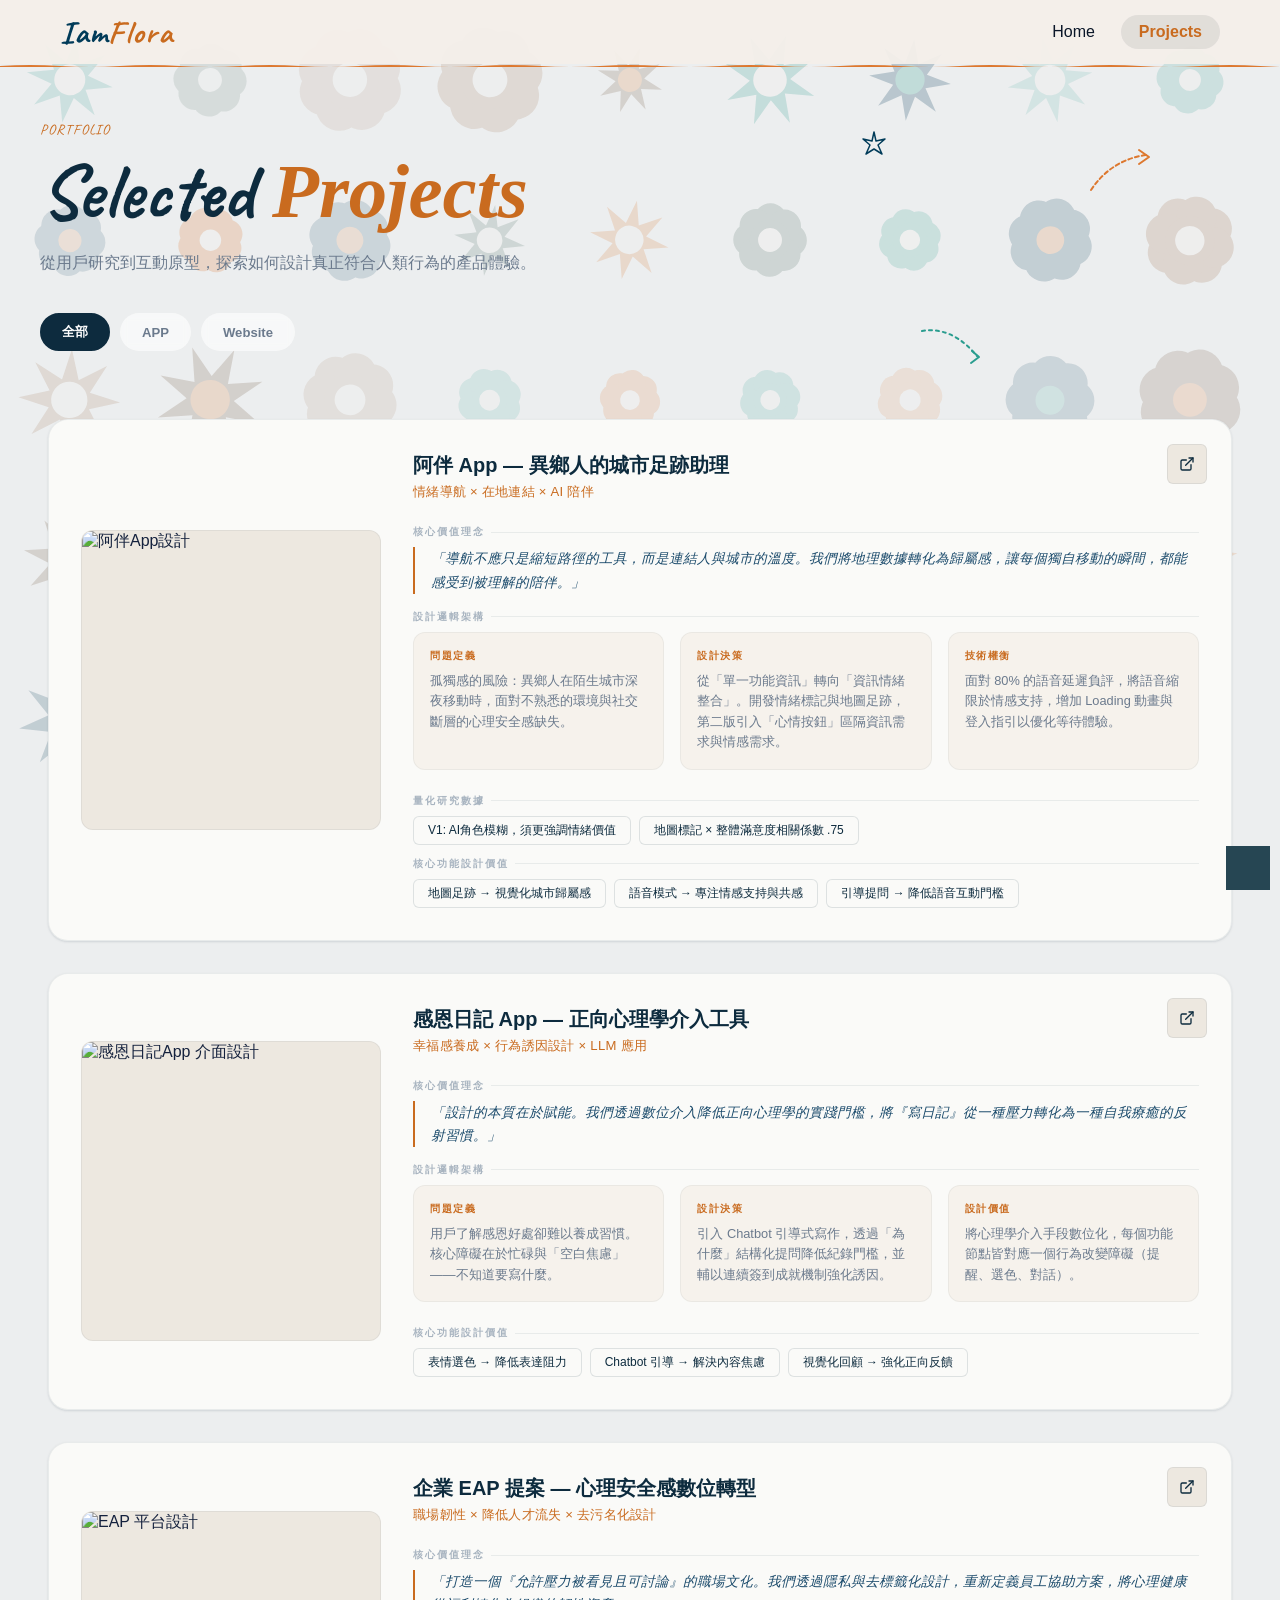
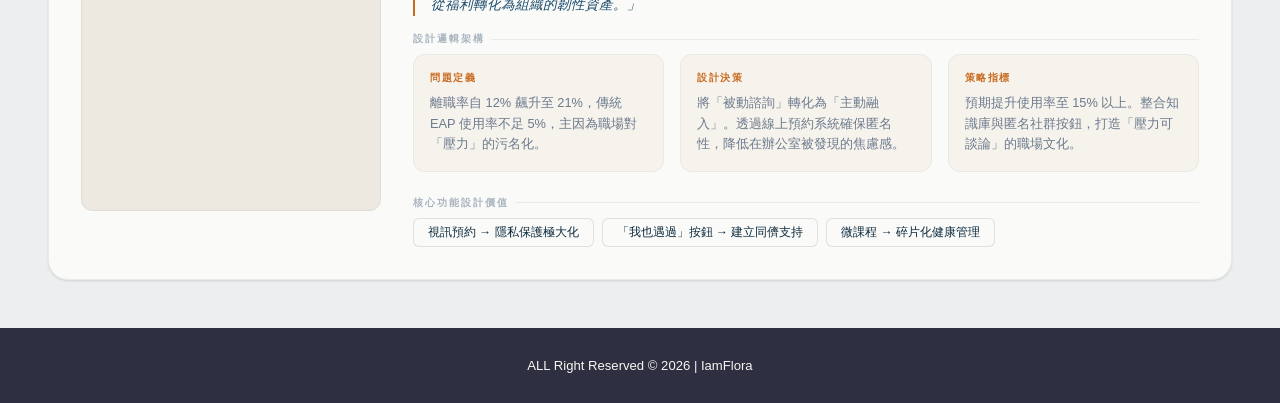
==== projects.html @ be003c00 "Add files via upload" ====
<!DOCTYPE html>
<html lang="en">
<head>
    <meta charset="UTF-8">
    <meta name="viewport" content="width=device-width, initial-scale=1.0">
    <title>IamFlora</title>
    <link href="projects.css" rel="stylesheet" >
    <script type="text/javascript" 
  src="https://code.jquery.com/jquery-latest.min.js"></script>
  <script type="text/javascript" src="js/0.js"></script>  
    <link rel="preconnect" href="https://fonts.googleapis.com">
    <link rel="preconnect" href="https://fonts.gstatic.com" crossorigin>
    <link href="https://fonts.googleapis.com/css2?family=Caveat:wght@400..700&display=swap" rel="stylesheet">
</head>

<body>

    <div class="flower-bg" id="flowerBg"></div>

<!-- NAV -->
<nav>
  <a href="index.html" class="nav-logo">Iam<span>Flora</span></a>
  <div class="nav-links">
    <a href="index.html">Home</a>
    <a href="projects.html" class="active" >Projects</a>
  </div>
  <button class="hamburger" id="hamburger">
    <span></span><span></span><span></span>
  </button>
</nav>
<div class="mobile-menu" id="mobileMenu">
  <a href="index.html">Home</a>
  <a href="projects.html" class="active" >Projects</a>
</div>


<!-- PAGE HERO -->
<div class="page-hero">
  <div class="page-hero-inner">
    <svg class="doodle-arrow doodle-arrow-1" width="80" height="60" viewBox="0 0 80 60" fill="none" aria-hidden="true"><path d="M10 50 Q30 20 65 15" stroke="#DD782F" stroke-width="2" fill="none" stroke-linecap="round" stroke-dasharray="4 3"/><path d="M58 10 L68 17 L58 24" stroke="#DD782F" stroke-width="2" fill="none" stroke-linecap="round" stroke-linejoin="round"/></svg>
    <svg class="doodle-star doodle-star-1" width="28" height="28" viewBox="0 0 28 28" fill="none" aria-hidden="true"><path d="M14 2 L16 11 L25 9 L18 15 L22 24 L14 19 L6 24 L10 15 L3 9 L12 11 Z" stroke="#003B59" stroke-width="1.5" fill="none" stroke-linejoin="round"/></svg>
    <svg class="doodle-arrow doodle-arrow-2" width="70" height="50" viewBox="0 0 70 50" fill="none" aria-hidden="true"><path d="M5 10 Q35 5 60 35" stroke="#2A9D8F" stroke-width="2" fill="none" stroke-linecap="round" stroke-dasharray="3 4"/><path d="M54 42 L62 36 L55 30" stroke="#2A9D8F" stroke-width="2" fill="none" stroke-linecap="round" stroke-linejoin="round"/></svg>
    <div class="hero-deco-label">PORTFOLIO</div>
    <h1>Selected <em>Projects</em></h1>
    <p>從用戶研究到互動原型，探索如何設計真正符合人類行為的產品體驗。</p>
    <div class="filter-bar" id="filterBar">
      <button class="filter-btn active" data-filter="all">全部</button>
      <button class="filter-btn" data-filter="APP">APP</button>
      <button class="filter-btn" data-filter="Web">Website</button>
    </div>
  </div>
</div>

<!-- PROJECTS -->
  <div class="container">
    <div class="projects-list">

      <!-- Card 1 -->
      <div class="proj-card" data-category="APP" id="aban">
        <a href="assets/aban.pdf" target="_blank" class="card-icon-link">
          <span class="link-text">View PDF</span>
          <svg viewBox="0 0 24 24" fill="none" stroke="currentColor" stroke-width="2" stroke-linecap="round" stroke-linejoin="round">
            <path d="M18 13v6a2 2 0 0 1-2 2H5a2 2 0 0 1-2-2V8a2 2 0 0 1 2-2h6"/>
            <polyline points="15 3 21 3 21 9"/><line x1="10" y1="14" x2="21" y2="3"/>
          </svg>
        </a>
        <div class="proj-grid">
          <div class="proj-image">
            <img src="images/aban2.png" alt="阿伴App設計">
          </div>
          <div class="proj-content">
            <div class="proj-header">
              <p class="proj-title">阿伴 App — 異鄉人的城市足跡助理</p>
              <p class="proj-sub">情緒導航 × 在地連結 × AI 陪伴</p>
              <p class="section-label">核心價值理念</p>
              <p class="proj-quote">「導航不應只是縮短路徑的工具，而是連結人與城市的溫度。我們將地理數據轉化為歸屬感，讓每個獨自移動的瞬間，都能感受到被理解的陪伴。」</p>
            </div>
            <p class="section-label">設計邏輯架構</p>
            <div class="logic-row">
              <div class="logic-box">
                <p class="logic-box-label">問題定義</p>
                <p class="logic-box-content">孤獨感的風險：異鄉人在陌生城市深夜移動時，面對不熟悉的環境與社交斷層的心理安全感缺失。</p>
              </div>
              <div class="logic-box">
                <p class="logic-box-label">設計決策</p>
                <p class="logic-box-content">從「單一功能資訊」轉向「資訊情緒整合」。開發情緒標記與地圖足跡，第二版引入「心情按鈕」區隔資訊需求與情感需求。</p>
              </div>
              <div class="logic-box">
                <p class="logic-box-label">技術權衡</p>
                <p class="logic-box-content">面對 80% 的語音延遲負評，將語音縮限於情感支持，增加 Loading 動畫與登入指引以優化等待體驗。</p>
              </div>
            </div>
            <p class="section-label">量化研究數據</p>
            <div class="highlight-row">
              <span class="highlight-pill">V1: AI角色模糊，須更強調情緒價值</span>
              <span class="highlight-pill">地圖標記 × 整體滿意度相關係數 .75</span>
            </div>
            <p class="section-label" style="margin-top:12px;">核心功能設計價值</p>
            <div class="highlight-row">
              <span class="highlight-pill">地圖足跡 → 視覺化城市歸屬感</span>
              <span class="highlight-pill">語音模式 → 專注情感支持與共感</span>
              <span class="highlight-pill">引導提問 → 降低語音互動門檻</span>
            </div>
          </div>
        </div>
      </div>

      <!-- Card 2 -->
      <div class="proj-card" data-category="APP" id="journal">
        <a href="https://www.figma.com/design/vfgNuR9AxutjoNHXD7c5vy/HW3.2-%E8%A1%A8%E5%96%AE%E5%85%83%E4%BB%B6-UI-%E8%A8%AD%E8%A8%88?node-id=0-1&t=5JIjEH7AXecHARI6-1" target="_blank" class="card-icon-link">
          <span class="link-text">View Figma</span>
          <svg viewBox="0 0 24 24" fill="none" stroke="currentColor" stroke-width="2" stroke-linecap="round" stroke-linejoin="round">
            <path d="M18 13v6a2 2 0 0 1-2 2H5a2 2 0 0 1-2-2V8a2 2 0 0 1 2-2h6"/>
            <polyline points="15 3 21 3 21 9"/><line x1="10" y1="14" x2="21" y2="3"/>
          </svg>
        </a>
        <div class="proj-grid">
          <div class="proj-image">
            <img src="images/hotdog.png" alt="感恩日記App 介面設計">
          </div>
          <div class="proj-content">
            <div class="proj-header">
              <p class="proj-title">感恩日記 App — 正向心理學介入工具</p>
              <p class="proj-sub">幸福感養成 × 行為誘因設計 × LLM 應用</p>
              <p class="section-label">核心價值理念</p>
              <p class="proj-quote">「設計的本質在於賦能。我們透過數位介入降低正向心理學的實踐門檻，將『寫日記』從一種壓力轉化為一種自我療癒的反射習慣。」</p>
            </div>
            <p class="section-label">設計邏輯架構</p>
            <div class="logic-row">
              <div class="logic-box">
                <p class="logic-box-label">問題定義</p>
                <p class="logic-box-content">用戶了解感恩好處卻難以養成習慣。核心障礙在於忙碌與「空白焦慮」——不知道要寫什麼。</p>
              </div>
              <div class="logic-box">
                <p class="logic-box-label">設計決策</p>
                <p class="logic-box-content">引入 Chatbot 引導式寫作，透過「為什麼」結構化提問降低紀錄門檻，並輔以連續簽到成就機制強化誘因。</p>
              </div>
              <div class="logic-box">
                <p class="logic-box-label">設計價值</p>
                <p class="logic-box-content">將心理學介入手段數位化，每個功能節點皆對應一個行為改變障礙（提醒、選色、對話）。</p>
              </div>
            </div>
            <p class="section-label">核心功能設計價值</p>
            <div class="highlight-row">
              <span class="highlight-pill">表情選色 → 降低表達阻力</span>
              <span class="highlight-pill">Chatbot 引導 → 解決內容焦慮</span>
              <span class="highlight-pill">視覺化回顧 → 強化正向反饋</span>
            </div>
          </div>
        </div>
      </div>

      <!-- Card 3 -->
      <div class="proj-card" data-category="Web" id="EAP"> 
        <a href="https://imbearbear.github.io/1216/" target="_blank" class="card-icon-link">
          <span class="link-text">View Demo</span>
          <svg viewBox="0 0 24 24" fill="none" stroke="currentColor" stroke-width="2" stroke-linecap="round" stroke-linejoin="round">
            <path d="M18 13v6a2 2 0 0 1-2 2H5a2 2 0 0 1-2-2V8a2 2 0 0 1 2-2h6"/>
            <polyline points="15 3 21 3 21 9"/><line x1="10" y1="14" x2="21" y2="3"/>
          </svg>
        </a>
        <div class="proj-grid">
          <div class="proj-image">
            <img src="images/Article6.png" alt="EAP 平台設計">
          </div>
          <div class="proj-content">
            <div class="proj-header">
              <p class="proj-title">企業 EAP 提案 — 心理安全感數位轉型</p>
              <p class="proj-sub">職場韌性 × 降低人才流失 × 去污名化設計</p>
              <p class="section-label">核心價值理念</p>
              <p class="proj-quote">「打造一個『允許壓力被看見且可討論』的職場文化。我們透過隱私與去標籤化設計，重新定義員工協助方案，將心理健康從福利轉化為組織的韌性資產。」</p>
            </div>
            <p class="section-label">設計邏輯架構</p>
            <div class="logic-row">
              <div class="logic-box">
                <p class="logic-box-label">問題定義</p>
                <p class="logic-box-content">離職率自 12% 飆升至 21%，傳統 EAP 使用率不足 5%，主因為職場對「壓力」的污名化。</p>
              </div>
              <div class="logic-box">
                <p class="logic-box-label">設計決策</p>
                <p class="logic-box-content">將「被動諮詢」轉化為「主動融入」。透過線上預約系統確保匿名性，降低在辦公室被發現的焦慮感。</p>
              </div>
              <div class="logic-box">
                <p class="logic-box-label">策略指標</p>
                <p class="logic-box-content">預期提升使用率至 15% 以上。整合知識庫與匿名社群按鈕，打造「壓力可談論」的職場文化。</p>
              </div>
            </div>
            <p class="section-label">核心功能設計價值</p>
            <div class="highlight-row">
              <span class="highlight-pill">視訊預約 → 隱私保護極大化</span>
              <span class="highlight-pill">「我也遇過」按鈕 → 建立同儕支持</span>
              <span class="highlight-pill">微課程 → 碎片化健康管理</span>
            </div>
          </div>
        </div>
      </div>

    </div>
  </div>

<!--aside-->
<aside>
    <a href="#top">
        <div class="totop"></div>
    </a>
</aside>

<!-- FOOTER -->
<footer>
  ALL Right Reserved &copy; 2026 | IamFlora
</footer>

<script>
  // Hamburger menu
  const hamburger = document.getElementById('hamburger');
  const mobileMenu = document.getElementById('mobileMenu');
  hamburger.addEventListener('click', () => {
    hamburger.classList.toggle('open');
    mobileMenu.classList.toggle('open');
  });

  // ── Flower background generator ──
const FLOWER_COLORS = [
  ['#003B59','#DD782F'], ['#DD782F','#003B59'], ['#2A9D8F','#F5F0EA'],
  ['#A57B5B','#F5F0EA'], ['#5C7A6E','#F5F0EA'], ['#003B59','#2A9D8F'],
  ['#DD782F','#F5F0EA'], ['#6B4E35','#DD782F'],
];

function makeDaisy(fc, cc, size){
  const r = size * 0.5;
  const p = size * 0.2;   // petal offset
  const pr = size * 0.18; // petal radius
  const cr = size * 0.13; // centre radius
  const cx = size/2, cy = size/2;
  const offsets = [[0,-1],[0,1],[-1,0],[1,0],[-0.7,-0.7],[0.7,-0.7],[-0.7,0.7],[0.7,0.7]];
  const petals = offsets.map(([ox,oy]) =>
    `<circle cx="${(cx+ox*p*1.1).toFixed(1)}" cy="${(cy+oy*p*1.1).toFixed(1)}" r="${pr}" fill="${fc}"/>`
  ).join('');
  return `<svg width="${size}" height="${size}" viewBox="0 0 ${size} ${size}" fill="none" xmlns="http://www.w3.org/2000/svg">
    ${petals}
    <circle cx="${cx}" cy="${cy}" r="${size*0.22}" fill="${fc}"/>
    <circle cx="${cx}" cy="${cy}" r="${cr}" fill="${cc}"/>
  </svg>`;
}

function makeStar(fc, cc, size){
  const cx = size/2, cy = size/2;
  const outerR = size * 0.42;
  const innerR = size * 0.18;
  const points = 8;
  let pts = '';
  for(let i=0;i<points*2;i++){
    const angle = (i * Math.PI) / points - Math.PI/2;
    const r = i%2===0 ? outerR : innerR;
    pts += `${(cx+r*Math.cos(angle)).toFixed(2)},${(cy+r*Math.sin(angle)).toFixed(2)} `;
  }
  return `<svg width="${size}" height="${size}" viewBox="0 0 ${size} ${size}" fill="none" xmlns="http://www.w3.org/2000/svg">
    <polygon points="${pts.trim()}" fill="${fc}"/>
    <circle cx="${cx}" cy="${cy}" r="${size*0.15}" fill="${cc}"/>
  </svg>`;
}

const bg = document.querySelector('.flower-bg');

const step = 160;
const cols = Math.ceil(window.innerWidth / step) + 1;
const rows = Math.ceil(window.innerHeight / step) + 1;

for(let i = 0; i < cols * rows; i++){

  // 🌸 隨機留白（關鍵！）
  if (Math.random() < 0.3) continue;

  const pair = FLOWER_COLORS[Math.floor(Math.random() * FLOWER_COLORS.length)];

  // 🌸 大小變化
  const size = 75 + Math.random() * 60;

  const svg = Math.random() > 0.45 
    ? makeDaisy(pair[0], pair[1], size) 
    : makeStar(pair[0], pair[1], size);

  const rotate = Math.floor(Math.random() * 360);
  const delay = (Math.random() * 0.8).toFixed(2);

  const el = document.createElement('div');
  el.className = 'flower-wrap';

  // 🌸 透明度層次（超關鍵）
  const opacity = 0.3 + Math.random() * 0.25;

  el.style.cssText = `
    width:${step}px;
    height:${step}px;
    display:flex;
    align-items:center;
    justify-content:center;
    transform:rotate(${rotate}deg);
    animation-delay:${delay}s;
    opacity:${opacity};
  `;

  el.innerHTML = svg;
  bg.appendChild(el);
}

document.querySelectorAll('.filter-btn').forEach(btn=>{
  btn.addEventListener('click',()=>{
    // 1️⃣ 先把所有按鈕取消 active
    document.querySelectorAll('.filter-btn').forEach(b=>b.classList.remove('active'));
    // 2️⃣ 當前按鈕加上 active
    btn.classList.add('active');

    const f = btn.dataset.filter; // 3️⃣ 取得篩選類別
    document.querySelectorAll('.proj-card').forEach(c=>{
      if(f==='all' || c.dataset.category===f){
        // 顯示符合的卡片
        c.classList.remove('visible');
c.style.display='';
setTimeout(()=>c.classList.add('visible'),50);
      } else {
        // 隱藏不符合的卡片
        c.style.display='none';
      }
    });
  });
});

</script>

</body>

</html>
---- projects.css ----
@charset "utf-8";
/* CSS Document */
@import url('https://fonts.googleapis.com/css2?family=Caveat:wght@400..700&display=swap');

* {
  box-sizing: border-box;
  margin: 0;
  padding: 0;
}


body {
  background-color: rgba(13, 43, 62, 0.08);;
  font-family: 'Noto Sans TC', sans-serif;
  color: #14213D;
  overflow-x: hidden;
}

/* 🌸 全頁背景 */
.flower-bg{
  position: fixed;   /* ⭐ 關鍵！！ */
  top: 0;
  left: 0;
  width: 100%;
  height: 100%;

  z-index: -1;       /* ⭐ 在最底層 */

  display: flex;
  flex-wrap: wrap;
  align-content: flex-start;
opacity: 0.4;
  pointer-events: none;
}

/* 花 */
.flower-wrap{
  max-width: 140px;
  display: flex;
  align-items: center;
  justify-content: center;
}


:root {
    --navy:    #0D2B3E;
      --navy-mid:#1A4A6B;
      --amber:   #C96B1F;
      --amber-lt:#E8894A;
      --cream:   #F6F2EC;
      --sand:    #EDE8E0;
      --white:   #FAFAF8;
      --dark:    #0A1628;
      --text:    #1C2B3A;
      --muted:   #6B7A8D;
      --subtle:  #A8B4C0;
      --brown:   #A57B5B;

      --s1: 8px; --s2: 16px; --s3: 24px; --s4: 32px;
      --s5: 48px; --s6: 64px; --s7: 96px; --s8: 128px;
      --r-sm: 6px; --r-md: 12px; --r-lg: 20px; --r-xl: 32px;
      --ease: cubic-bezier(0.25, 0.46, 0.45, 0.94);
      --ease-out: cubic-bezier(0.16, 1, 0.3, 1);
      --shadow-sm: 0 1px 3px rgba(13,43,62,0.08), 0 1px 2px rgba(13,43,62,0.06);
      --shadow-md: 0 4px 16px rgba(13,43,62,0.1), 0 2px 6px rgba(13,43,62,0.06);
      --shadow-lg: 0 16px 48px rgba(13,43,62,0.12), 0 4px 16px rgba(13,43,62,0.08);
    }


  /* ── NAV ── */
    nav {
      position: fixed; top: 0; left: 0; width: 100%;
      height: 64px;
      background: rgba(245,240,234,0.94);
      display: flex; align-items: center; justify-content: space-between;
      padding: 0 60px;
      z-index: 1000;
    }
 nav::after {
      content: '';
      position: absolute;
      bottom: -3px; 
      left: 0; 
      width: 100%;
      height: 3px;
      background: url("data:image/svg+xml,%3Csvg xmlns='http://www.w3.org/2000/svg' width='1440' height='6'%3E%3Cpath d='M0,3 Q30,1 60,3 Q90,5 120,3 Q150,1 180,3 Q210,5 240,3 Q270,1 300,3 Q330,5 360,3 Q390,1 420,3 Q450,5 480,3 Q510,1 540,3 Q570,5 600,3 Q630,1 660,3 Q690,5 720,3 Q750,1 780,3 Q810,5 840,3 Q870,1 900,3 Q930,5 960,3 Q990,1 1020,3 Q1050,5 1080,3 Q1110,1 1140,3 Q1170,5 1200,3 Q1230,1 1260,3 Q1290,5 1320,3 Q1350,1 1380,3 Q1410,5 1440,3' stroke='%23DD782F' stroke-width='2' fill='none'/%3E%3C/svg%3E") repeat-x;
    }
    .nav-logo {
      font-family: 'Caveat', cursive;
      font-size: 2rem; font-weight: 700;
      color: #003B59; 
      text-decoration: none;
      letter-spacing: 1px;
    }
    .nav-logo span { 
      color: var(--amber); 
    }

    .nav-links { display: flex; gap: 8px; }

    .nav-links a {
      color: var(--dark);
      text-decoration: none;
      padding: 8px 18px;
      border-radius: 20px;
      font-size: 1rem;
      font-weight: 500;
      transition: all 0.25s;
    }
    .nav-links a:hover, .nav-links a.active {
      background: rgba(90, 90, 90, 0.12);
      color:var(--text);
    }
    .nav-links a.active { color: var(--amber); font-weight: 700; }

    /* hamburger */
    .hamburger {
      display: none;
      flex-direction: column; gap: 5px;
      cursor: pointer; padding: 4px;
      background: none; border: none;
    }
    .hamburger span {
      display: block; 
      width: 24px;
       height: 2px;
      background: var(--navy); 
      border-radius: 2px;
      transition: all 0.3s;
    }
    .hamburger.open span:nth-child(1) { transform: translateY(7px) rotate(45deg); }
    .hamburger.open span:nth-child(2) { opacity: 0; }
    .hamburger.open span:nth-child(3) { transform: translateY(-7px) rotate(-45deg); }

    .mobile-menu {
      display: none;
      position: fixed; 
      top: 64px;
      left: 0; 
      width: 100%;
      background:  rgba(245,240,234,0.94);
      flex-direction: column;
      padding: 16px 24px 24px;
      z-index: 999;
      border-top: 1px solid rgba(255,255,255,0.1);
    }
    .mobile-menu.open { display: flex; }
    .mobile-menu a {
      color: var(--dark);
      text-decoration: none;
      padding: 14px 0;
      font-size: 1rem;
      border-bottom: 1px solid rgba(47, 47, 47, 0.1);
    }
    .mobile-menu a.active { color: var(--amber); font-weight: 700; }

 
/* PAGE HERO */
    .page-hero{
      padding:120px 0 20px;
      position:relative;
      overflow:hidden;}
  
    .page-hero-inner{
      width: 100%;          
      max-width: 1240px;     
      margin: 0 auto;        
      padding: 0 20px;      
      position: relative;
    }

    .hero-deco-label{
      font-family:'Caveat',cursive;
      font-size:.9rem;
      color:var(--amber);
      letter-spacing:1px;
      margin-bottom:14px;
      display:flex;
      align-items:center;
      gap:10px;}
  
    .page-hero h1{
      font-family:'Caveat',cursive;
      font-size:clamp(3rem,6vw,5.5rem);
      font-weight:700;
      line-height:1.05;
      color:var(--navy);
      margin-bottom:16px;
    }
    .page-hero h1 em{font-style:italic;color:var(--amber);font-family:'Lora',serif;}
    .page-hero p{font-size:1rem;color:var(--muted);line-height:1.8;max-width:500px;margin-bottom:36px;}
    .doodle-arrow{position:absolute;pointer-events:none;user-select:none;}
    .doodle-arrow-1{top:20px;right:8%;}
    .doodle-arrow-2{bottom:-20px;right:22%;}
    .doodle-star{position:absolute;pointer-events:none;user-select:none;}
    .doodle-star-1{top:10px;right:30%;}

    /* FILTER */
    .filter-bar{display:flex;gap:10px;flex-wrap:wrap;}
    .filter-btn{padding:8px 20px;border-radius:22px;border:2px solid transparent;font-size:.82rem;font-family:'Noto Sans TC',sans-serif;font-weight:600;cursor:pointer;transition:all .25s;background:rgba(255,255,255,.6);color:var(--muted);backdrop-filter:blur(4px);}
    .filter-btn.active{background:var(--navy);color:#fff;border-color:var(--navy);}
    .filter-btn:hover:not(.active){border-color:var(--navy);color:var(--navy);}


/* ═══ CONTAINER & LIST ═══ */
   .container {
  max-width: 1320px; 
  margin: 0 auto;
  padding: 48px 48px; 
  position: relative; 
  z-index: 1;
}
    .projects-list {
      display: flex; 
      flex-direction: column;
      gap: var(--s4);
    }

    /* ═══ PROJECT CARD ═══ */
    .proj-card {
      position: relative;
      background: var(--white);
      border: 1px solid rgba(13,43,62,0.07);
      border-radius: var(--r-lg);
      padding: var(--s4);
      transition: transform 0.35s var(--ease-out),
      box-shadow 0.35s var(--ease-out);
      box-shadow: var(--shadow-sm);
      overflow: hidden;
    }

    /* Left accent bar */
    .proj-card::before {
      content: '';
      position: absolute; 
      left: 0; 
      top: var(--s3); 
      bottom: var(--s3);
      width: 3px; 
      border-radius: 0 3px 3px 0;
      background: var(--amber);
      transform: scaleY(0);
      transform-origin: center;
      transition: transform 0.4s var(--ease-out);
    }
    .proj-card:hover::before { transform: scaleY(1); }
    .proj-card:hover {
      transform: translateY(-4px);
      box-shadow: var(--shadow-lg);
    }

    /* ── Card icon link ── */
    .card-icon-link {
      position: absolute; top: var(--s3); right: var(--s3);
      height: 40px; width: 40px;
      background: var(--sand);
      border-radius: var(--r-sm);
      display: flex; 
      justify-content: center; align-items: center;
      color: var(--navy); 
      text-decoration: none;
      z-index: 10;
      transition: width 0.4s var(--ease-out), background 0.3s, color 0.3s;
      overflow: hidden; 
      border: 1px solid rgba(13,43,62,0.08);
    }
    .card-icon-link svg { 
      width: 16px; 
      height: 16px; 
      flex-shrink: 0; 
    }
    .link-text {
      max-width: 0; opacity: 0; font-size: 1rem; font-weight: 400;
      transition: max-width 0.3s ease 0.1s, opacity 0.25s ease 0.1s, margin 0.3s ease;
      margin-right: 0;
    }
    .card-icon-link:hover {
      width: 140px; background: var(--amber); color: #fff;
      padding: 0 12px; justify-content: flex-end;
    }
    .card-icon-link:hover .link-text { max-width: 120px; opacity: 1; margin-right: 8px; }

    /* ── Proj grid ── */
    .proj-grid {
      display: grid;
      grid-template-columns: 300px 1fr;
      gap: var(--s4); 
      align-items: center;
    }

    .proj-image {
      position: relative; width: 100%; height: 300px;
      border-radius: var(--r-md); overflow: hidden;
      border: 1px solid rgba(13,43,62,0.06);
      background: var(--sand);
    }
    .proj-image img {
      width: 100%; height: 100%;
      object-fit: cover; object-position: center;
      transition: transform 0.5s var(--ease-out);
    }
    .proj-card:hover .proj-image img { transform: scale(1.05); }

    /* Proj header */
    .proj-title {
      font-size: 1.25rem; font-weight: 700;
      color: var(--navy); margin-bottom: 4px;
      font-family: 'DM Sans', sans-serif;
    }
    .proj-sub {
      font-size: 0.82rem; color: var(--amber);
      margin-bottom: var(--s3); font-weight: 500;
      letter-spacing: 0.02em;
    }

    /* Section label */
    .section-label {
      font-size: 0.65rem; font-weight: 700;
      color: var(--subtle); margin-bottom: var(--s1);
      letter-spacing: 2px; text-transform: uppercase;
      display: flex; align-items: center; gap: 6px;
      margin-top: var(--s2);
    }
    .section-label::after {
      content: '';
      flex: 1; height: 1px;
      background: rgba(13,43,62,0.07);
    }

    /* Quote */
    .proj-quote {
      font-style: italic; color: var(--navy-mid);
      font-size: 0.85rem; line-height: 1.7;
      margin-bottom: var(--s2);
      padding-left: var(--s2);
      border-left: 2px solid var(--amber);
      font-family: 'DM Serif Display', serif;
      font-weight: 400;
    }

    /* Logic row */
    .logic-row {
      display: grid; grid-template-columns: repeat(3, 1fr);
      gap: var(--s2); margin-bottom: var(--s3);
    }
    .logic-box {
      background: var(--cream);
      padding: var(--s2); border-radius: var(--r-md);
      border: 1px solid rgba(13,43,62,0.05);
    }
    .logic-box-label {
      font-size: 0.65rem; font-weight: 700;
      color: var(--amber); margin-bottom: 8px;
      letter-spacing: 1.5px; text-transform: uppercase;
    }
    .logic-box-content {
      font-size: 0.8rem; color: var(--muted);
      line-height: 1.6;
    }

    /* Highlight pills */
    .highlight-row {
      display: flex; gap: 8px; flex-wrap: wrap;
      margin-top: var(--s1);
    }
    .highlight-pill {
      font-size: 0.75rem; font-weight: 500;
      color: var(--navy); padding: 5px 14px;
      border-radius: var(--r-sm);
      border: 1px solid rgba(13,43,62,0.12);
      background: var(--white);
      transition: all 0.2s;
    }
    .highlight-pill:hover {
      background: var(--navy); color: #fff;
    }
/*aside*/
aside{
	position:fixed;
	right:10px;
	bottom:10px;
	z-index:100000;
}

.totop{
	width:44px;
	height:44px;

	background:rgba(38, 70, 83, 1) url(../images/top2x.png) no-repeat;
	background-size:200%;
	background-position:0px 0px;

}

.totop:hover{
	background:rgba(38, 70, 83, 1) url(../images/top2x.png) no-repeat;
	background-size:200%;
	background-position:-44px 0px;
}

/* Footer */
footer {
  background-color: #1a1a2e;
  color: #F8F7F1;
  text-align: center;
  padding: 30px 60px;
  font-size: 0.82rem;
  opacity: 0.9;
}


/* 💻 平板 (<=1024px) */

@media (max-width: 1024px) {
  nav {
    padding: 0 30px;
  }
  .proj-grid {
    grid-template-columns: 1fr; /* 原本左右 → 上下 */
  }
}

/* 📱 手機 (<=768px) */

@media (max-width: 768px) {
  nav {
    padding: 0 20px;
  }
  .nav-links {
    display: none;
  }
  .hamburger {
    display: flex;
  }
  .proj-image {
    height: 220px;
  }
  .logic-row {
    grid-template-columns: 1fr;
  }
  .container {
    padding: 0 16px;
  }
}


/* 📱 小手機 (<=480px) */

@media (max-width: 480px) {
  .page-hero h1 {
    font-size: 2.5rem;
  }
  .proj-title {
    font-size: 18px;
  }
  .highlight-row {
    flex-wrap: wrap;
  }
  footer {
    padding: 20px;
    font-size: 0.75rem;
  }
}
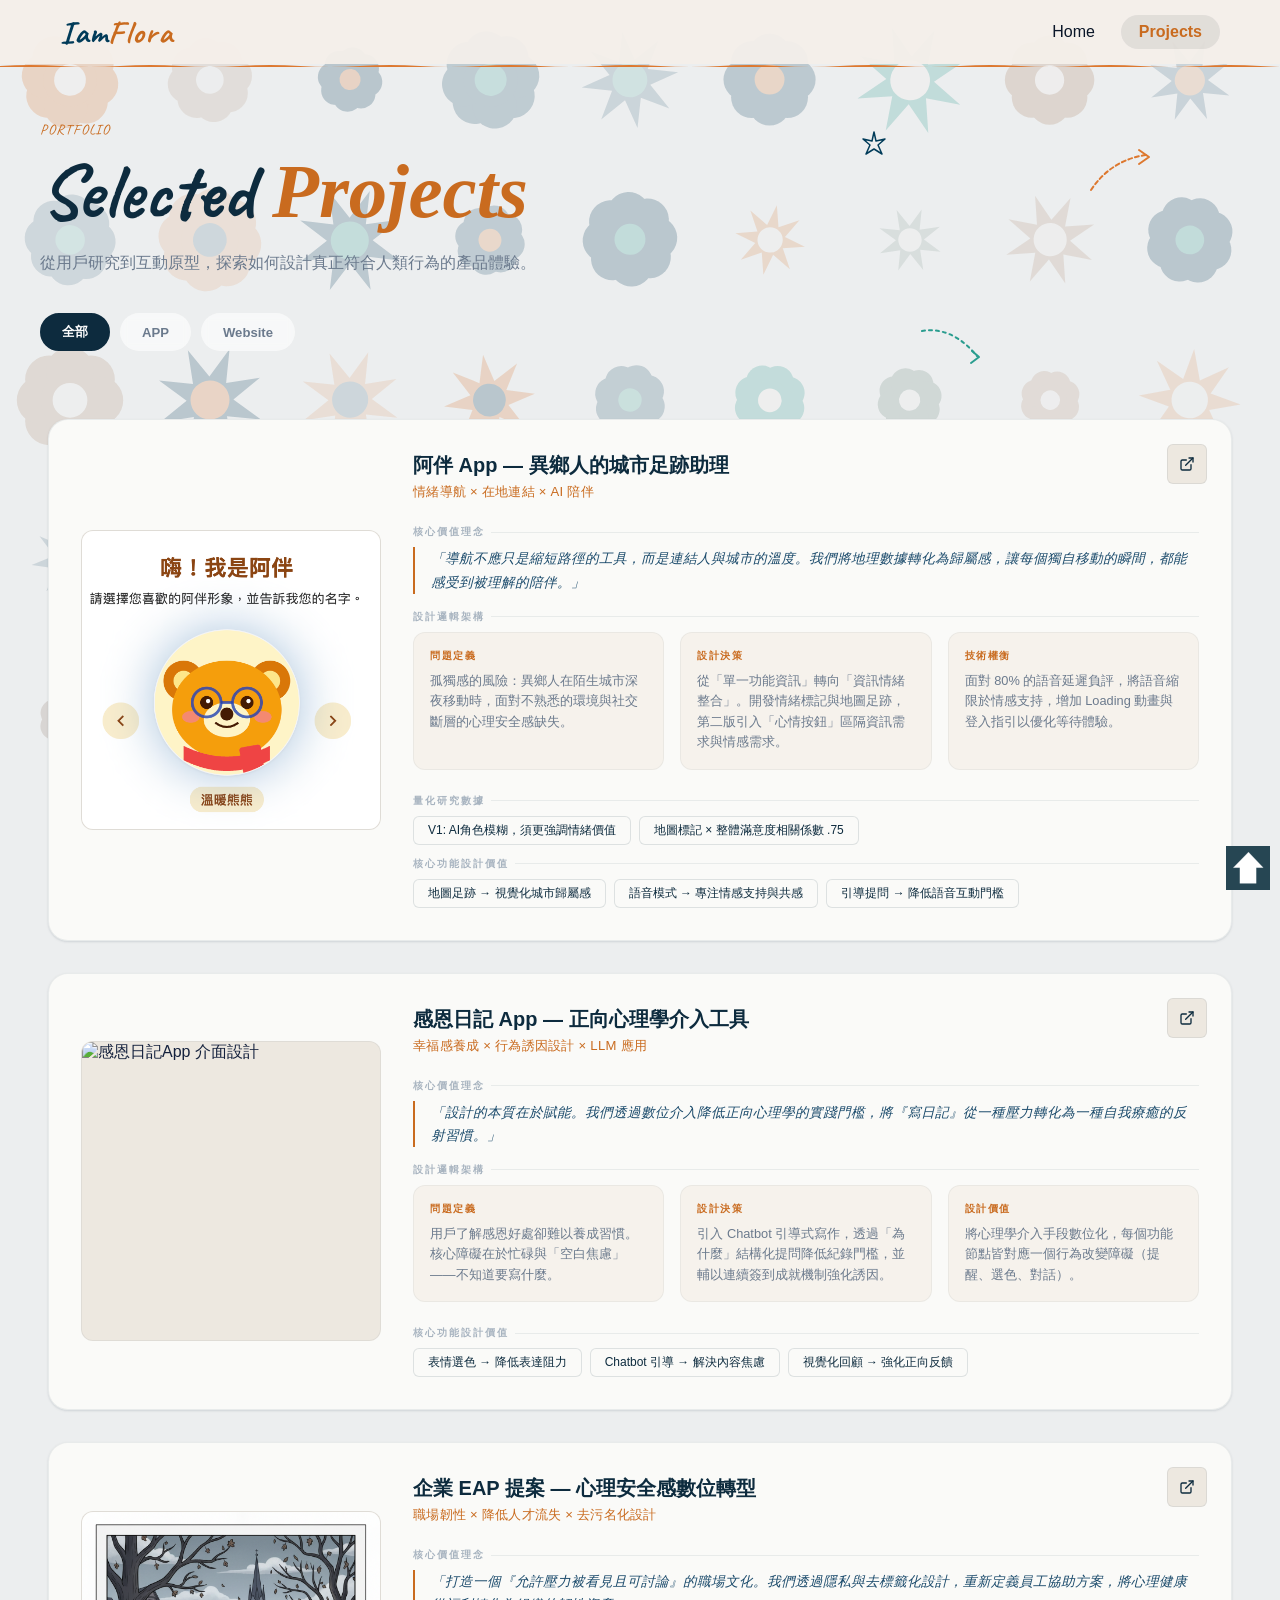
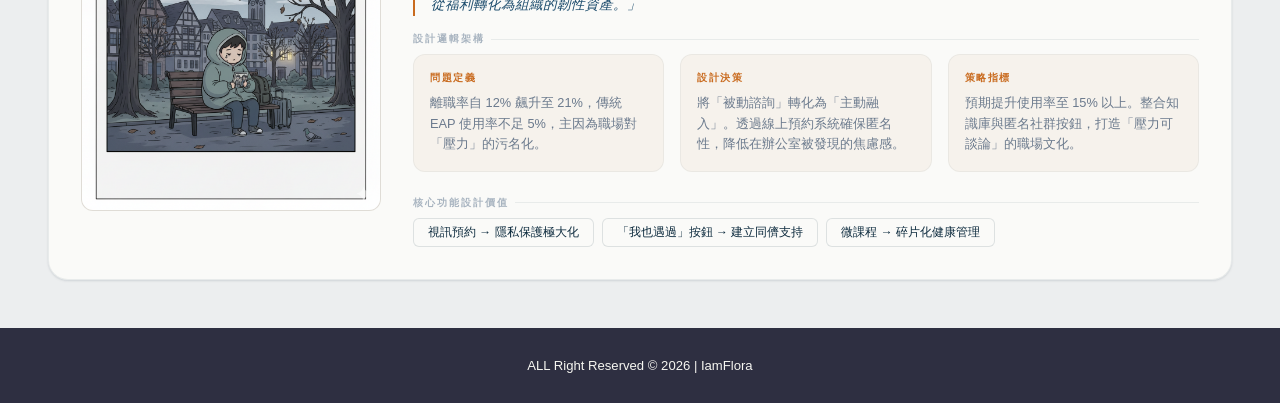
==== commit 5f158b6c: "Update projects.html" ====
--- a/projects.html
+++ b/projects.html
@@ -4,7 +4,7 @@
     <meta charset="UTF-8">
     <meta name="viewport" content="width=device-width, initial-scale=1.0">
     <title>IamFlora</title>
-    <link href="projects.css" rel="stylesheet" >
+    <link href="css/projects.css" rel="stylesheet" >
     <script type="text/javascript" 
   src="https://code.jquery.com/jquery-latest.min.js"></script>
   <script type="text/javascript" src="js/0.js"></script>  
@@ -330,4 +330,4 @@
 
 </body>
 
-</html>+</html>
--- a/css/projects.css
+++ b/css/projects.css
@@ -0,0 +1,463 @@
+@charset "utf-8";
+/* CSS Document */
+@import url('https://fonts.googleapis.com/css2?family=Caveat:wght@400..700&display=swap');
+
+* {
+  box-sizing: border-box;
+  margin: 0;
+  padding: 0;
+}
+
+
+body {
+  background-color: rgba(13, 43, 62, 0.08);;
+  font-family: 'Noto Sans TC', sans-serif;
+  color: #14213D;
+  overflow-x: hidden;
+}
+
+/* 🌸 全頁背景 */
+.flower-bg{
+  position: fixed;   /* ⭐ 關鍵！！ */
+  top: 0;
+  left: 0;
+  width: 100%;
+  height: 100%;
+
+  z-index: -1;       /* ⭐ 在最底層 */
+
+  display: flex;
+  flex-wrap: wrap;
+  align-content: flex-start;
+opacity: 0.4;
+  pointer-events: none;
+}
+
+/* 花 */
+.flower-wrap{
+  max-width: 140px;
+  display: flex;
+  align-items: center;
+  justify-content: center;
+}
+
+
+:root {
+    --navy:    #0D2B3E;
+      --navy-mid:#1A4A6B;
+      --amber:   #C96B1F;
+      --amber-lt:#E8894A;
+      --cream:   #F6F2EC;
+      --sand:    #EDE8E0;
+      --white:   #FAFAF8;
+      --dark:    #0A1628;
+      --text:    #1C2B3A;
+      --muted:   #6B7A8D;
+      --subtle:  #A8B4C0;
+      --brown:   #A57B5B;
+
+      --s1: 8px; --s2: 16px; --s3: 24px; --s4: 32px;
+      --s5: 48px; --s6: 64px; --s7: 96px; --s8: 128px;
+      --r-sm: 6px; --r-md: 12px; --r-lg: 20px; --r-xl: 32px;
+      --ease: cubic-bezier(0.25, 0.46, 0.45, 0.94);
+      --ease-out: cubic-bezier(0.16, 1, 0.3, 1);
+      --shadow-sm: 0 1px 3px rgba(13,43,62,0.08), 0 1px 2px rgba(13,43,62,0.06);
+      --shadow-md: 0 4px 16px rgba(13,43,62,0.1), 0 2px 6px rgba(13,43,62,0.06);
+      --shadow-lg: 0 16px 48px rgba(13,43,62,0.12), 0 4px 16px rgba(13,43,62,0.08);
+    }
+
+
+  /* ── NAV ── */
+    nav {
+      position: fixed; top: 0; left: 0; width: 100%;
+      height: 64px;
+      background: rgba(245,240,234,0.94);
+      display: flex; align-items: center; justify-content: space-between;
+      padding: 0 60px;
+      z-index: 1000;
+    }
+ nav::after {
+      content: '';
+      position: absolute;
+      bottom: -3px; 
+      left: 0; 
+      width: 100%;
+      height: 3px;
+      background: url("data:image/svg+xml,%3Csvg xmlns='http://www.w3.org/2000/svg' width='1440' height='6'%3E%3Cpath d='M0,3 Q30,1 60,3 Q90,5 120,3 Q150,1 180,3 Q210,5 240,3 Q270,1 300,3 Q330,5 360,3 Q390,1 420,3 Q450,5 480,3 Q510,1 540,3 Q570,5 600,3 Q630,1 660,3 Q690,5 720,3 Q750,1 780,3 Q810,5 840,3 Q870,1 900,3 Q930,5 960,3 Q990,1 1020,3 Q1050,5 1080,3 Q1110,1 1140,3 Q1170,5 1200,3 Q1230,1 1260,3 Q1290,5 1320,3 Q1350,1 1380,3 Q1410,5 1440,3' stroke='%23DD782F' stroke-width='2' fill='none'/%3E%3C/svg%3E") repeat-x;
+    }
+    .nav-logo {
+      font-family: 'Caveat', cursive;
+      font-size: 2rem; font-weight: 700;
+      color: #003B59; 
+      text-decoration: none;
+      letter-spacing: 1px;
+    }
+    .nav-logo span { 
+      color: var(--amber); 
+    }
+
+    .nav-links { display: flex; gap: 8px; }
+
+    .nav-links a {
+      color: var(--dark);
+      text-decoration: none;
+      padding: 8px 18px;
+      border-radius: 20px;
+      font-size: 1rem;
+      font-weight: 500;
+      transition: all 0.25s;
+    }
+    .nav-links a:hover, .nav-links a.active {
+      background: rgba(90, 90, 90, 0.12);
+      color:var(--text);
+    }
+    .nav-links a.active { color: var(--amber); font-weight: 700; }
+
+    /* hamburger */
+    .hamburger {
+      display: none;
+      flex-direction: column; gap: 5px;
+      cursor: pointer; padding: 4px;
+      background: none; border: none;
+    }
+    .hamburger span {
+      display: block; 
+      width: 24px;
+       height: 2px;
+      background: var(--navy); 
+      border-radius: 2px;
+      transition: all 0.3s;
+    }
+    .hamburger.open span:nth-child(1) { transform: translateY(7px) rotate(45deg); }
+    .hamburger.open span:nth-child(2) { opacity: 0; }
+    .hamburger.open span:nth-child(3) { transform: translateY(-7px) rotate(-45deg); }
+
+    .mobile-menu {
+      display: none;
+      position: fixed; 
+      top: 64px;
+      left: 0; 
+      width: 100%;
+      background:  rgba(245,240,234,0.94);
+      flex-direction: column;
+      padding: 16px 24px 24px;
+      z-index: 999;
+      border-top: 1px solid rgba(255,255,255,0.1);
+    }
+    .mobile-menu.open { display: flex; }
+    .mobile-menu a {
+      color: var(--dark);
+      text-decoration: none;
+      padding: 14px 0;
+      font-size: 1rem;
+      border-bottom: 1px solid rgba(47, 47, 47, 0.1);
+    }
+    .mobile-menu a.active { color: var(--amber); font-weight: 700; }
+
+ 
+/* PAGE HERO */
+    .page-hero{
+      padding:120px 0 20px;
+      position:relative;
+      overflow:hidden;}
+  
+    .page-hero-inner{
+      width: 100%;          
+      max-width: 1240px;     
+      margin: 0 auto;        
+      padding: 0 20px;      
+      position: relative;
+    }
+
+    .hero-deco-label{
+      font-family:'Caveat',cursive;
+      font-size:.9rem;
+      color:var(--amber);
+      letter-spacing:1px;
+      margin-bottom:14px;
+      display:flex;
+      align-items:center;
+      gap:10px;}
+  
+    .page-hero h1{
+      font-family:'Caveat',cursive;
+      font-size:clamp(3rem,6vw,5.5rem);
+      font-weight:700;
+      line-height:1.05;
+      color:var(--navy);
+      margin-bottom:16px;
+    }
+    .page-hero h1 em{font-style:italic;color:var(--amber);font-family:'Lora',serif;}
+    .page-hero p{font-size:1rem;color:var(--muted);line-height:1.8;max-width:500px;margin-bottom:36px;}
+    .doodle-arrow{position:absolute;pointer-events:none;user-select:none;}
+    .doodle-arrow-1{top:20px;right:8%;}
+    .doodle-arrow-2{bottom:-20px;right:22%;}
+    .doodle-star{position:absolute;pointer-events:none;user-select:none;}
+    .doodle-star-1{top:10px;right:30%;}
+
+    /* FILTER */
+    .filter-bar{display:flex;gap:10px;flex-wrap:wrap;}
+    .filter-btn{padding:8px 20px;border-radius:22px;border:2px solid transparent;font-size:.82rem;font-family:'Noto Sans TC',sans-serif;font-weight:600;cursor:pointer;transition:all .25s;background:rgba(255,255,255,.6);color:var(--muted);backdrop-filter:blur(4px);}
+    .filter-btn.active{background:var(--navy);color:#fff;border-color:var(--navy);}
+    .filter-btn:hover:not(.active){border-color:var(--navy);color:var(--navy);}
+
+
+/* ═══ CONTAINER & LIST ═══ */
+   .container {
+  max-width: 1320px; 
+  margin: 0 auto;
+  padding: 48px 48px; 
+  position: relative; 
+  z-index: 1;
+}
+    .projects-list {
+      display: flex; 
+      flex-direction: column;
+      gap: var(--s4);
+    }
+
+    /* ═══ PROJECT CARD ═══ */
+    .proj-card {
+      position: relative;
+      background: var(--white);
+      border: 1px solid rgba(13,43,62,0.07);
+      border-radius: var(--r-lg);
+      padding: var(--s4);
+      transition: transform 0.35s var(--ease-out),
+      box-shadow 0.35s var(--ease-out);
+      box-shadow: var(--shadow-sm);
+      overflow: hidden;
+    }
+
+    /* Left accent bar */
+    .proj-card::before {
+      content: '';
+      position: absolute; 
+      left: 0; 
+      top: var(--s3); 
+      bottom: var(--s3);
+      width: 3px; 
+      border-radius: 0 3px 3px 0;
+      background: var(--amber);
+      transform: scaleY(0);
+      transform-origin: center;
+      transition: transform 0.4s var(--ease-out);
+    }
+    .proj-card:hover::before { transform: scaleY(1); }
+    .proj-card:hover {
+      transform: translateY(-4px);
+      box-shadow: var(--shadow-lg);
+    }
+
+    /* ── Card icon link ── */
+    .card-icon-link {
+      position: absolute; top: var(--s3); right: var(--s3);
+      height: 40px; width: 40px;
+      background: var(--sand);
+      border-radius: var(--r-sm);
+      display: flex; 
+      justify-content: center; align-items: center;
+      color: var(--navy); 
+      text-decoration: none;
+      z-index: 10;
+      transition: width 0.4s var(--ease-out), background 0.3s, color 0.3s;
+      overflow: hidden; 
+      border: 1px solid rgba(13,43,62,0.08);
+    }
+    .card-icon-link svg { 
+      width: 16px; 
+      height: 16px; 
+      flex-shrink: 0; 
+    }
+    .link-text {
+      max-width: 0; opacity: 0; font-size: 1rem; font-weight: 400;
+      transition: max-width 0.3s ease 0.1s, opacity 0.25s ease 0.1s, margin 0.3s ease;
+      margin-right: 0;
+    }
+    .card-icon-link:hover {
+      width: 140px; background: var(--amber); color: #fff;
+      padding: 0 12px; justify-content: flex-end;
+    }
+    .card-icon-link:hover .link-text { max-width: 120px; opacity: 1; margin-right: 8px; }
+
+    /* ── Proj grid ── */
+    .proj-grid {
+      display: grid;
+      grid-template-columns: 300px 1fr;
+      gap: var(--s4); 
+      align-items: center;
+    }
+
+    .proj-image {
+      position: relative; width: 100%; height: 300px;
+      border-radius: var(--r-md); overflow: hidden;
+      border: 1px solid rgba(13,43,62,0.06);
+      background: var(--sand);
+    }
+    .proj-image img {
+      width: 100%; height: 100%;
+      object-fit: cover; object-position: center;
+      transition: transform 0.5s var(--ease-out);
+    }
+    .proj-card:hover .proj-image img { transform: scale(1.05); }
+
+    /* Proj header */
+    .proj-title {
+      font-size: 1.25rem; font-weight: 700;
+      color: var(--navy); margin-bottom: 4px;
+      font-family: 'DM Sans', sans-serif;
+    }
+    .proj-sub {
+      font-size: 0.82rem; color: var(--amber);
+      margin-bottom: var(--s3); font-weight: 500;
+      letter-spacing: 0.02em;
+    }
+
+    /* Section label */
+    .section-label {
+      font-size: 0.65rem; font-weight: 700;
+      color: var(--subtle); margin-bottom: var(--s1);
+      letter-spacing: 2px; text-transform: uppercase;
+      display: flex; align-items: center; gap: 6px;
+      margin-top: var(--s2);
+    }
+    .section-label::after {
+      content: '';
+      flex: 1; height: 1px;
+      background: rgba(13,43,62,0.07);
+    }
+
+    /* Quote */
+    .proj-quote {
+      font-style: italic; color: var(--navy-mid);
+      font-size: 0.85rem; line-height: 1.7;
+      margin-bottom: var(--s2);
+      padding-left: var(--s2);
+      border-left: 2px solid var(--amber);
+      font-family: 'DM Serif Display', serif;
+      font-weight: 400;
+    }
+
+    /* Logic row */
+    .logic-row {
+      display: grid; grid-template-columns: repeat(3, 1fr);
+      gap: var(--s2); margin-bottom: var(--s3);
+    }
+    .logic-box {
+      background: var(--cream);
+      padding: var(--s2); border-radius: var(--r-md);
+      border: 1px solid rgba(13,43,62,0.05);
+    }
+    .logic-box-label {
+      font-size: 0.65rem; font-weight: 700;
+      color: var(--amber); margin-bottom: 8px;
+      letter-spacing: 1.5px; text-transform: uppercase;
+    }
+    .logic-box-content {
+      font-size: 0.8rem; color: var(--muted);
+      line-height: 1.6;
+    }
+
+    /* Highlight pills */
+    .highlight-row {
+      display: flex; gap: 8px; flex-wrap: wrap;
+      margin-top: var(--s1);
+    }
+    .highlight-pill {
+      font-size: 0.75rem; font-weight: 500;
+      color: var(--navy); padding: 5px 14px;
+      border-radius: var(--r-sm);
+      border: 1px solid rgba(13,43,62,0.12);
+      background: var(--white);
+      transition: all 0.2s;
+    }
+    .highlight-pill:hover {
+      background: var(--navy); color: #fff;
+    }
+/*aside*/
+aside{
+	position:fixed;
+	right:10px;
+	bottom:10px;
+	z-index:100000;
+}
+
+.totop{
+	width:44px;
+	height:44px;
+
+	background:rgba(38, 70, 83, 1) url(../images/top2x.png) no-repeat;
+	background-size:200%;
+	background-position:0px 0px;
+
+}
+
+.totop:hover{
+	background:rgba(38, 70, 83, 1) url(../images/top2x.png) no-repeat;
+	background-size:200%;
+	background-position:-44px 0px;
+}
+
+/* Footer */
+footer {
+  background-color: #1a1a2e;
+  color: #F8F7F1;
+  text-align: center;
+  padding: 30px 60px;
+  font-size: 0.82rem;
+  opacity: 0.9;
+}
+
+
+/* 💻 平板 (<=1024px) */
+
+@media (max-width: 1024px) {
+  nav {
+    padding: 0 30px;
+  }
+  .proj-grid {
+    grid-template-columns: 1fr; /* 原本左右 → 上下 */
+  }
+}
+
+/* 📱 手機 (<=768px) */
+
+@media (max-width: 768px) {
+  nav {
+    padding: 0 20px;
+  }
+  .nav-links {
+    display: none;
+  }
+  .hamburger {
+    display: flex;
+  }
+  .proj-image {
+    height: 220px;
+  }
+  .logic-row {
+    grid-template-columns: 1fr;
+  }
+  .container {
+    padding: 0 16px;
+  }
+}
+
+
+/* 📱 小手機 (<=480px) */
+
+@media (max-width: 480px) {
+  .page-hero h1 {
+    font-size: 2.5rem;
+  }
+  .proj-title {
+    font-size: 18px;
+  }
+  .highlight-row {
+    flex-wrap: wrap;
+  }
+  footer {
+    padding: 20px;
+    font-size: 0.75rem;
+  }
+}
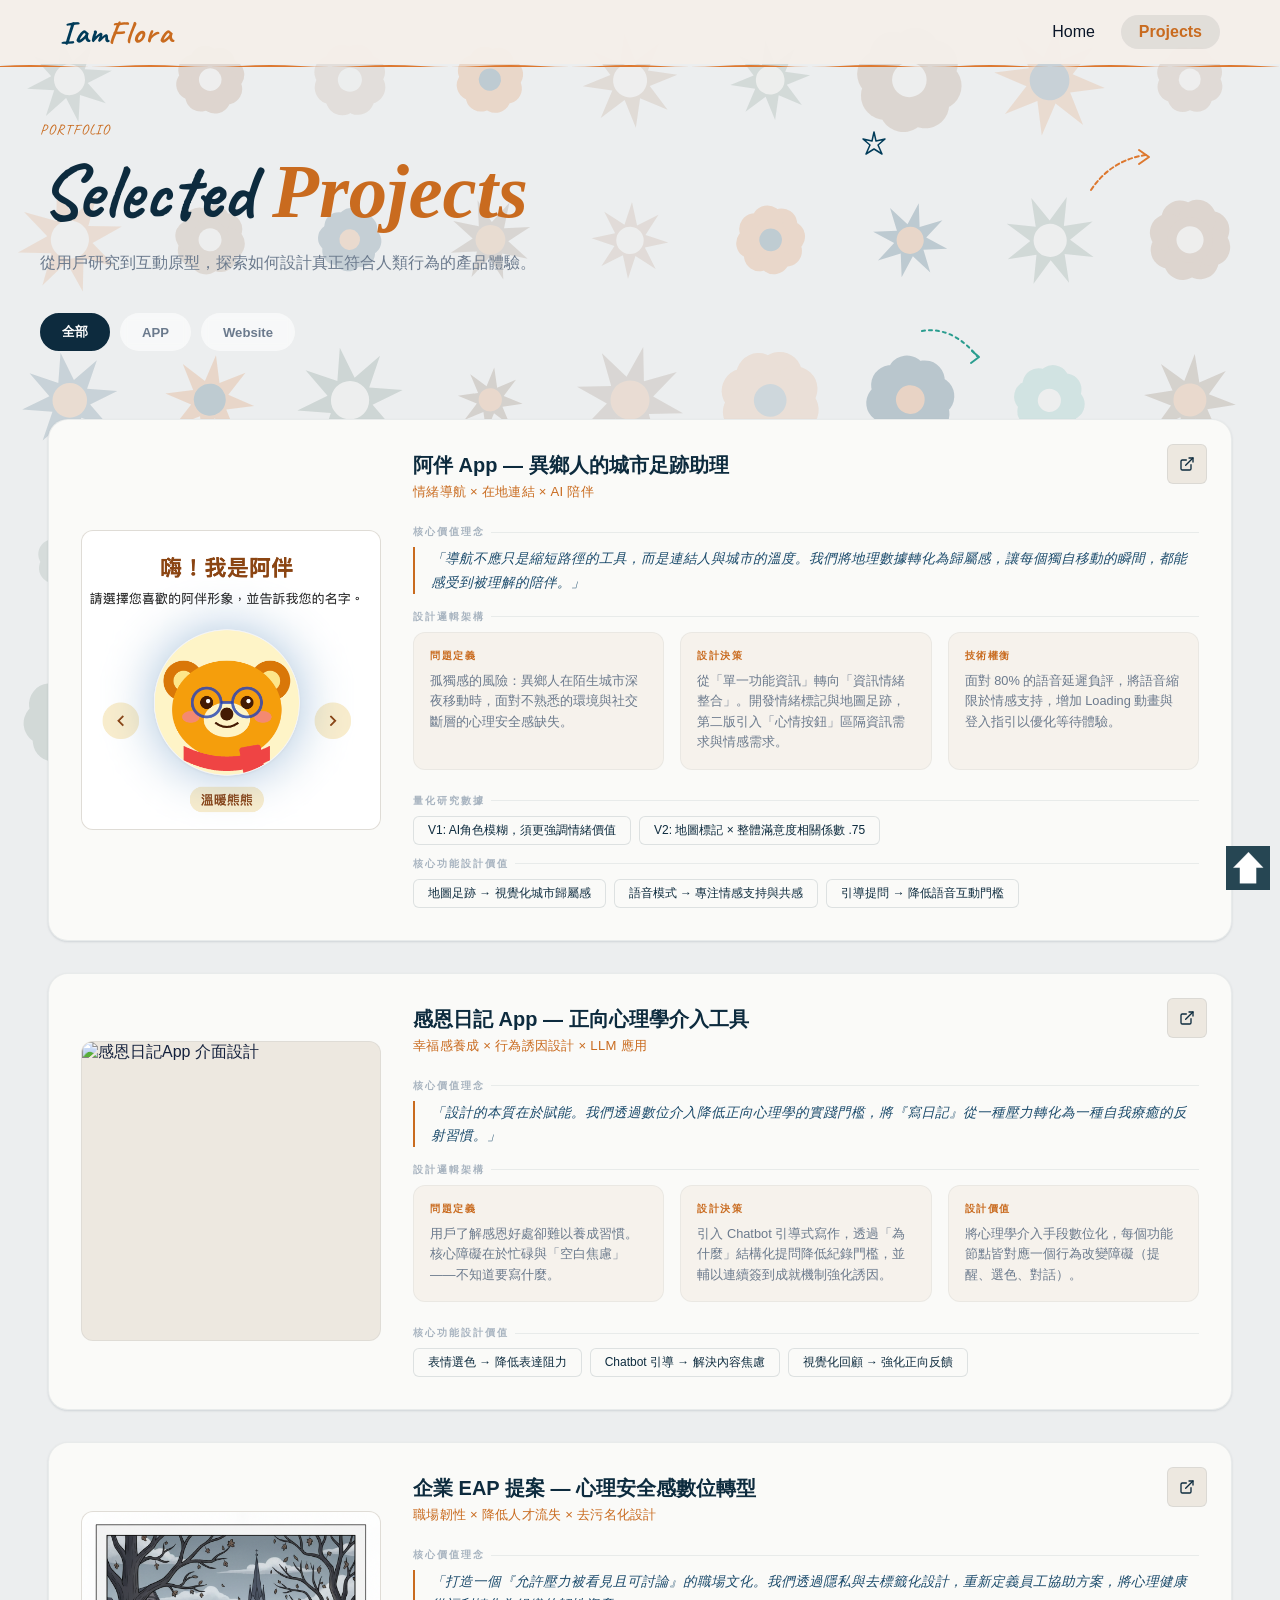
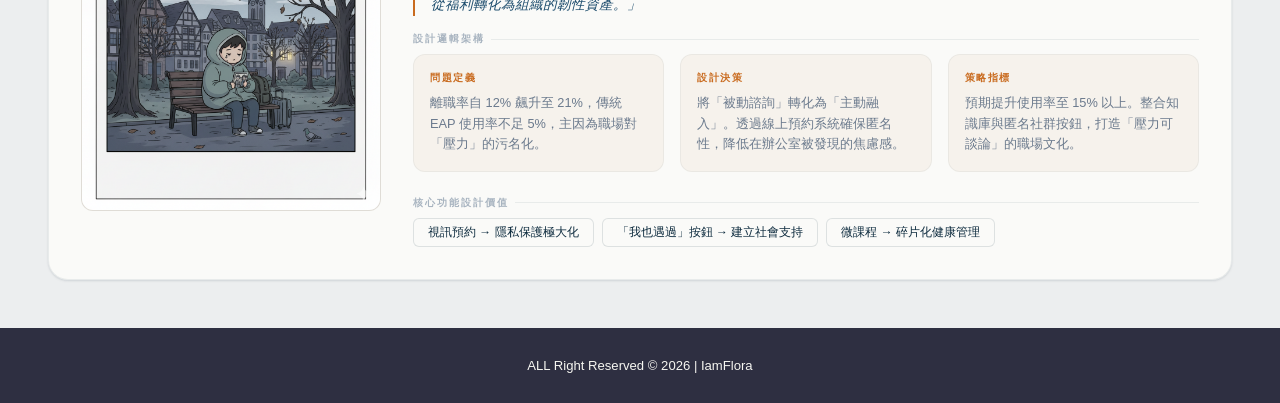
==== commit 3119a69a: "Update projects.html" ====
--- a/projects.html
+++ b/projects.html
@@ -93,7 +93,7 @@
             <p class="section-label">量化研究數據</p>
             <div class="highlight-row">
               <span class="highlight-pill">V1: AI角色模糊，須更強調情緒價值</span>
-              <span class="highlight-pill">地圖標記 × 整體滿意度相關係數 .75</span>
+              <span class="highlight-pill">V2: 地圖標記 × 整體滿意度相關係數 .75</span>
             </div>
             <p class="section-label" style="margin-top:12px;">核心功能設計價值</p>
             <div class="highlight-row">
@@ -188,7 +188,7 @@
             <p class="section-label">核心功能設計價值</p>
             <div class="highlight-row">
               <span class="highlight-pill">視訊預約 → 隱私保護極大化</span>
-              <span class="highlight-pill">「我也遇過」按鈕 → 建立同儕支持</span>
+              <span class="highlight-pill">「我也遇過」按鈕 → 建立社會支持</span>
               <span class="highlight-pill">微課程 → 碎片化健康管理</span>
             </div>
           </div>
